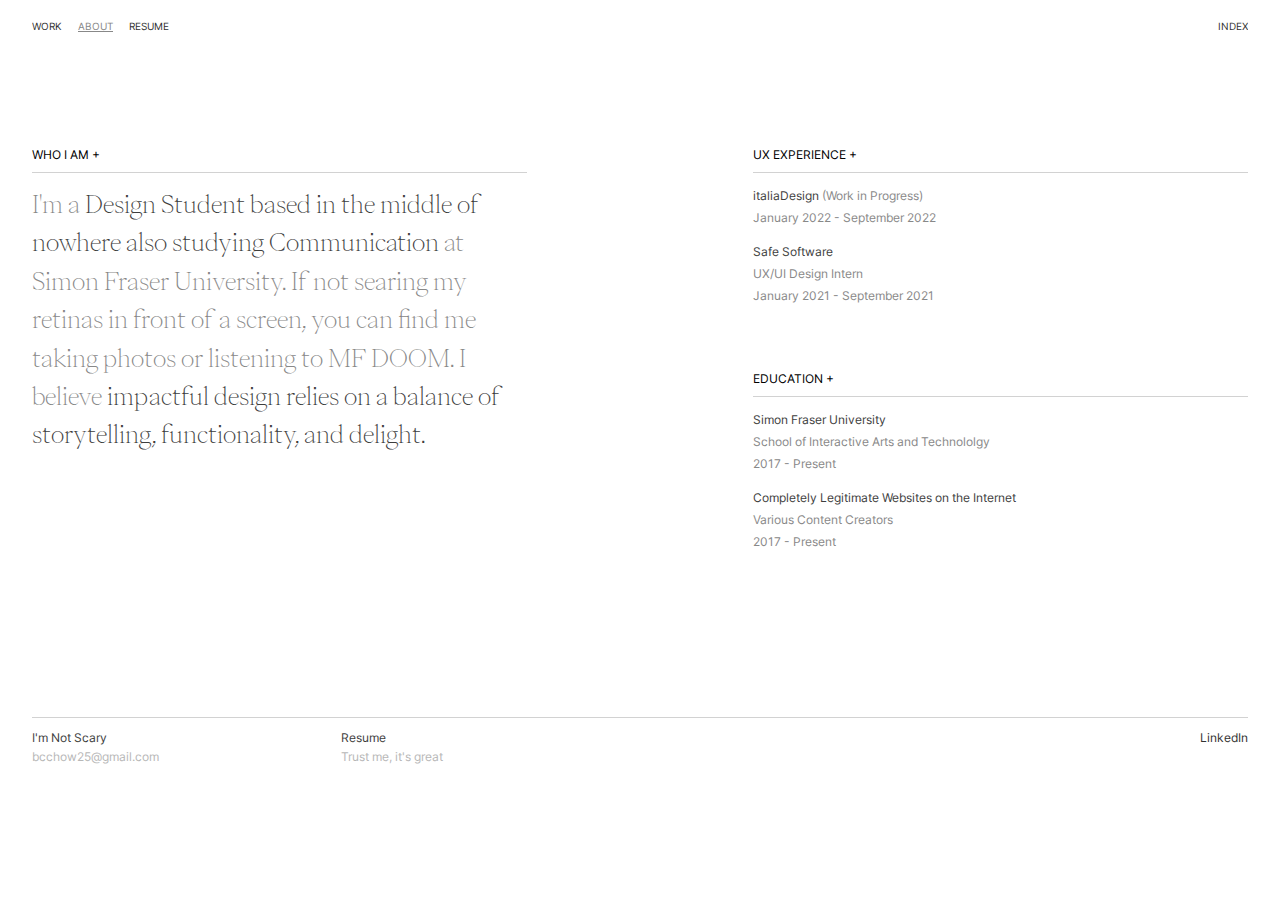
==== about.html @ a6057c07 "gimme jub plez i lob u" ====
<!DOCTYPE html>
<html lang="en" dir="ltr">
  <head>
    <meta charset="utf-8">
      <link href="css/style.css" rel="stylesheet">
      <link href="css/grid.css" rel="stylesheet">
      <link href="css/fonts.css" rel="stylesheet">

      <link rel="shortcut icon" type="image/jpg" href="images/favicon.png">

    <title>Brendan Chow—A Great Guy</title>

  </head>

  <body>
    <nav>
      <ul>
        <li><a href="index.html">WORK</a></li>
        <li><a href="about.html" class="active">ABOUT</a></li>
        <li><a href="https://drive.google.com/file/d/1aR5BWAuNR-8vDqfaqgg8btdy-Qd0sVsE/view?usp=sharing" target="_blank">RESUME</a></li>
        <li class="float_right"><a href="list.html" class="no_padding">INDEX</a></li>
      </ul>
    </nav>

<div class="about_heading">
  <div class="about_heading_box_1">
    <h2 class="lightest_line">WHO I AM +</h2>
    <h4>I'm a <span class="dark_highlight"> Design Student based in the middle of nowhere also studying Communication </span> at Simon
      Fraser University.
      If not searing my retinas in front of a screen, you can find me taking photos or listening to MF DOOM.
        <!-- My energy is best described by the Olive Garden motto: “When you’re here, you’re family.” -->
      I believe <span class="dark_highlight"> impactful design relies on a balance of storytelling, functionality, and delight.</span></h4>
  </div>
  <div class="about_heading_box_2">
    <h2 class="lightest_line">UX EXPERIENCE +</h2>
    <p><span class="dark_highlight">italiaDesign</span> <a href="http://2018.sfuitaliadesign.com/" target="_blank" class="no_decoration not_as_light">(Work in Progress)</a> <br> January 2022 - September 2022</p>
    <p class="extra_margin"><span class="dark_highlight">Safe Software</span> <br> UX/UI Design Intern <br> January 2021 - September 2021</p>
    <!-- <p class="extra_margin"><span class="dark_highlight">Wörkestra</span> <br> Student Designer <br> September 2020 - December 2020</p> -->

   <h2 class="lightest_line">EDUCATION +</h2>
    <p><span class="dark_highlight">Simon Fraser University</span> <br> School of Interactive Arts and Technololgy <br> 2017 - Present</p>
    <p><span class="dark_highlight">Completely Legitimate Websites on the Internet</span> <br> Various Content Creators <br> 2017 - Present</p>
  </div>
</div>

    <footer>
      <div class="footer-block">
        <div class="footer-block-item-1">
          <h5 class="extra_padding">I'm Not Scary</h5>
          <h5 class="light_highlight"><a href = "mailto: bcchow25@gmail.com" class="no_decoration_light">bcchow25@gmail.com</a></h5>
        </div>
        <div class="footer-block-item-2">
          <h5 class="extra_padding">Resume</h5>
          <h5 class="light_highlight"><a href="https://drive.google.com/file/d/1aR5BWAuNR-8vDqfaqgg8btdy-Qd0sVsE/view?usp=sharing" class="no_decoration_light" target="_blank">Trust me, it's great</a></h5>
        </div>
        <div class="footer-block-item-3">
          <h5><a href="https://www.linkedin.com/in/brendan-chow-124b8b15b/" class="no_decoration" target="_blank">LinkedIn</a></h5>
        </div>
      </div>
    </footer>
  </body>
</html>
---- css/style.css ----
body {
  height: 100vh;
  margin: 0;
}

h1 {
  font-family: pp-eiko;
  font-size: 2rem;
  font-weight: normal;
  line-height: 2.625rem;
  margin: 0;
  color: #888888;
}

h2 {
  font-family: inter;
  font-size: .75rem;
  font-weight: normal;
  margin: 0;
  padding-bottom: 10px;
}

h3 {
  font-family: pp-eiko;
  font-size: 1.5rem;
  font-weight: normal;
  line-height: 42px;
  margin: 0;
  padding: 0;
  color: #888888;
}

/* For the About description hehe */
h4 {
  font-family: pp-eiko;
  font-size: 1.5rem;
  font-weight: normal;
  line-height: 2.4rem;
  margin-top: .75rem;
  color: #888888;
}
/* For the About description hehe */

h5 {
  font-family: inter;
  font-size: .75rem;
  color: #3D3D3D;
  font-weight: normal;
  margin: 0;
  white-space: nowrap;
}

p {
  font-family: inter;
  font-size: .75rem;
  line-height: 22px;
  color: #888888;
  cursor: default;
}

mark {
  background: #D2D2D2;
}

a {
  color: #303030;
}

.metalinks {
 color: #303030;
}

a:hover {
  color: #d2d2d2;
  transition: .8s;
  cursor: pointer;
}

ul {
  list-style-type: none;
  overflow: hidden;
  padding: 0;
  margin: 1.25rem 2rem 1.5rem 2rem;
}

li {
  float: left;
}

li a {
  display: block;
  font-family: inter;
  font-size: .65rem;
  white-space: nowrap;
  padding: 0 1rem 0 0;
  color: #303030;
  text-decoration: none;
}

li a:hover {
  color: #D2D2D2;
  text-decoration: underline;
  transition: .8s;
  cursor: pointer;
}

.active {
  text-decoration: underline;
  color: #888888;
}

nav:visited {
  color: #001FAA;
}

::selection {
  background-color: #ebf3ff;
  color: #303030;
}

.item_metadata {
  color: #919191;
  padding: 0 0 1.5rem 0;
  margin: 0;
}

.item_description {
  margin: 0 0 2rem 0;
}

.gallery_image {
  object-fit: cover;
  height: 100%;
  width: 100%;
  margin: 0 0 .75rem 0;
}

.button {
  font-size: 1rem;
  font-family: founders;
  border-radius: 4px;
  background: transparent;
  border: 1px solid #303030;
  color: #303030;
  padding: 0.75rem 2rem;
  text-align: center;
  position: absolute;
}

.button:hover {
  font-size: 1rem;
  font-family: founders;
  border-radius: 4px;
  background: #303030;
  border: none;
  color: white;
  padding: 0.75rem 2rem;
  text-align: center;
  transition: .3s;
  cursor: pointer;
  position: absolute;
}

.button_disabled {
  font-size: 1rem;
  font-family: founders;
  border-radius: 4px;
  background: #f1f1f1;
  color: #A0A0A0;
  padding: 0.75rem 2rem;
  text-align: center;
  border: none;
}

.about {
  font-family: founders;
  font-size: 2rem;
  font-weight: normal;
  line-height: 52px;
  margin: 0;
}

.about_text_box {
  margin-bottom: 1.125rem;
}

.about_text {
  font-family: sohne-regular;
  font-size: 0.875rem;
  font-weight: normal;
  line-height: 22px;
  margin: 0;
}

.fade {
  opacity: 0;
}

.list_item {
  padding: 0 0 .75rem 0;
  margin: 0;
}

/* Random Project Pages */
.header_image {
  object-fit: cover;
  height: 65%;
  width: 100%;
  margin: 0 0 1rem 0;
}

.photography_item {
  object-fit: cover;
  /* height: 50%; */
  width: 100%;
  margin: 0 0 1rem 0;
}

.caption {
  width: 100%;
  color: #919191;
  font-family: founders;
  grid-column: 2 / -2;
  line-height: 22px;
}

.project_header_image_item {
  width: 100%;
  margin-bottom: 2rem;
}

/* Project List Page */
.yellow {
  color: #EDE6B3;
}

.list_background {
  background-color: #11120F;
}

.less_margin {
  margin: .25rem 0 .25rem 0;
}

.list_end {
  text-align: right;
  white-space: nowrap;
}

.hover-title {
  display: inline;
  pointer-events: auto;
  cursor: pointer;
}

.hover-image {
  visibility: hidden;
}

body:not(.mobile) .hover-title:hover + .hover-image {
  visibility: visible;
  pointer-events: none;
}

.hover-image {
  display: flex;
  position: fixed;
  top: 50%;
  left: 50%;
  transform: translate(-50%, -50%);
  z-index: -1;
  pointer-events: none;
  flex-direction: column;
  align-items: center;
  justify-content: center;

/* Change width and height to scale images */
  width: 70vw;
  height: 70vh;

  animation: fadeIn 3s;
}

.hover-image img {
  max-width: 100% !important;
  max-height: 100% !important;
  width: auto !important;
  height: auto !important;
  margin: 0;
}
/* Project List Page */

/* Real Project Pages */
img {
  max-width: 100%;
}

.image_space {
  padding: 0 0 4rem 0;
}

.text_content {
  padding: 0 0 2rem 0;
  margin: 0;
}

/* RESPONSIVE */
@media (max-width: 950px) {
}
/* RESPONSIVE */

/* New Shit */
.dark_highlight {
   color: #3D3D3D;
 }

 .light_highlight {
  color: #B7B7B7;
 }

 .not_as_light {
   color: #888888;
 }

 .lightest_line {
   border-bottom: 1px solid #D2D2D2;
 }

 .extra_margin {
   margin-bottom: 4rem;
 }

 .extra_padding {
   padding-bottom: .25rem;
 }

 .less_padding {
   padding: 0.5rem 0 0.25rem 0;
   /* margin: 0; */
 }

 .bold {
   font-family: inter-medium;
   font-weight: bold;
 }

 .no_padding {
   padding: 0;
 }

.no_margin {
  margin: 0;
}

 .working_page_content_image {
   /* height: 50%; */
 }

 .no_decoration {
   text-decoration: none;
 }

.no_decoration_light {
   text-decoration: none;
   color: #B7B7B7;
 }

 .bottom_line {
   padding-bottom: 0.75rem;
   border-bottom: 1px dotted #D2D2D2;
 }

 @keyframes fadeIn {
  0% { opacity: 0; }
  100% { opacity: 1; }
}

.float_left {
  float: left;
}

.float_right {
  float: right;
}

.burrito:hover {
  cursor: pointer;
}
/* New Shit */
---- css/grid.css ----
/* HOME PAGE */
.index_heading {
  display: grid;
  grid-template-columns: repeat(24,1fr);
  grid-gap: 1.25rem;
  margin: 114px 2rem 42px 2rem;
}

.main_heading_information_block {
  display: grid;
  grid-template-columns: repeat(24,1fr);
  grid-gap: 1.25rem;
  margin: 0 2rem 0 2rem;
  padding-bottom: .75rem;
  border-bottom: 1px solid #D2D2D2;
}

.main_heading_information_block_item_1 {
  grid-column: 1 / span 3;
  padding-top: .75rem;
  /* padding might be optional */
}

.main_heading_information_block_item_2 {
  grid-column: 4 / span 3;
  padding-top: .75rem;
  /* padding might be optional */
}

.main_heading_information_block_item_3 {
  grid-column: 7 / span 3;
  padding-top: .75rem;
  /* padding might be optional */
}

.index_heading_text {
  grid-column: 1 / span 10;
  margin-bottom: 5rem;
}

.project_block {
  display: grid;
  grid-template-columns: repeat(24, 1fr);
  grid-gap: 1rem 1.25rem;
  margin: 2rem 2rem 0 2rem;
}

.project_description_box {
  grid-column: 1 / span 12;
  padding-bottom: .75rem;
  margin-bottom: 1rem;
}

.project_image_item {
  grid-column: 1 / span 12;
  padding-bottom: 1rem;
  border-bottom: 1px dotted #D2D2D2;
}

.project_image_item_2 {
  grid-column: 13 / span 12;
  padding-bottom: 1rem;
  border-bottom: 1px dotted #D2D2D2;
}

.project_description_box_2 {
  grid-column: 13 / span 12;
  padding-bottom: .75rem;
  margin-bottom: 1rem;
}

/* FOOTER */

.footer-block {
  display: grid;
  grid-template-columns: repeat(24,1fr);
  grid-gap: 1.25rem;
  border-top: 1px solid #D2D2D2;
  margin: 114px 2rem .75rem 2rem;
  padding-bottom: 1rem;
}

.footer-block-item-1 {
  grid-column: 1 / span 3;
  padding-top: .75rem;
}

.footer-block-item-2 {
  grid-column: 7 / span 3;
  padding-top: .75rem;
}

.footer-block-item-3 {
  text-align: right;
  grid-column: 22 / span 3;
  padding-top: .75rem;
}

/* FOOTER */

/* ABOUT PAGE */

.about_heading {
  display: grid;
  grid-template-columns: repeat(24, 1fr);
  grid-gap: 1.25rem;
  margin: 114px 2rem 9.5rem 2rem;
}

.about_heading_box_1 {
  grid-column: 1 / span 10;
}
.about_heading_box_2 {
  grid-column: 15 / span 10;
}

/* Real Work Pages */
.working_page_heading {
  display: grid;
  grid-template-columns: repeat(24,1fr);
  grid-gap: 1.25rem;
  margin: 2rem;
  border-bottom: 1px solid #d2d2d2;
  padding-bottom: 2rem;
}

.working_page_heading_item_1 {
  grid-column: 1 / span 3;
}

.working_page_heading_item_2 {
  grid-column: 4 / span 3;
}

.working_page_heading_item_3 {
  grid-column: 7 / span 3;
}


.working_page_content_box {
  display: grid;
  grid-template-columns: repeat(24,1fr);
  grid-gap: 1.25rem;
  margin: 0 2rem 1.25rem 2rem;
}

.working_page_content_left {
  grid-column: 1 / span 8;
}

.working_page_content_right {
  grid-column: 11 / span 14;
}

.working_page_content_full {
  grid-column: 1 / span 24;
}

/* Project List Page */
.main_heading_list_block_item_1 {
  grid-column: 1 / span 3;
  padding-top: .75rem;
  /* padding might be optional */
}

.main_heading_list_block_item_2 {
  grid-column: 7 / span 3;
  padding-top: .75rem;
  /* padding might be optional */
}

.main_heading_list_block_item_3 {
  grid-column: 13 / span 12;
  padding-top: .75rem;
  /* padding might be optional */
}

.project_list_item_end {
  grid-column: 13 / span 12;
}

.project_list_item {
  grid-column: 7 / span 6;
}
/* Project List Page */
---- css/fonts.css ----
@font-face {
  font-family: inter-medium;
  src: url("../fonts/Inter-Medium.ttf");
  font-weight: bold;
  font-style: normal;
}

@font-face {
  font-family: inter;
  src: url("../fonts/Inter-Regular.ttf");
  font-weight: normal;
  font-style: normal;
}

@font-face {
  font-family: pp-eiko;
  src: url("../fonts/PPEiko-Thin.otf");
  font-weight: 100;
  font-style: normal;
}
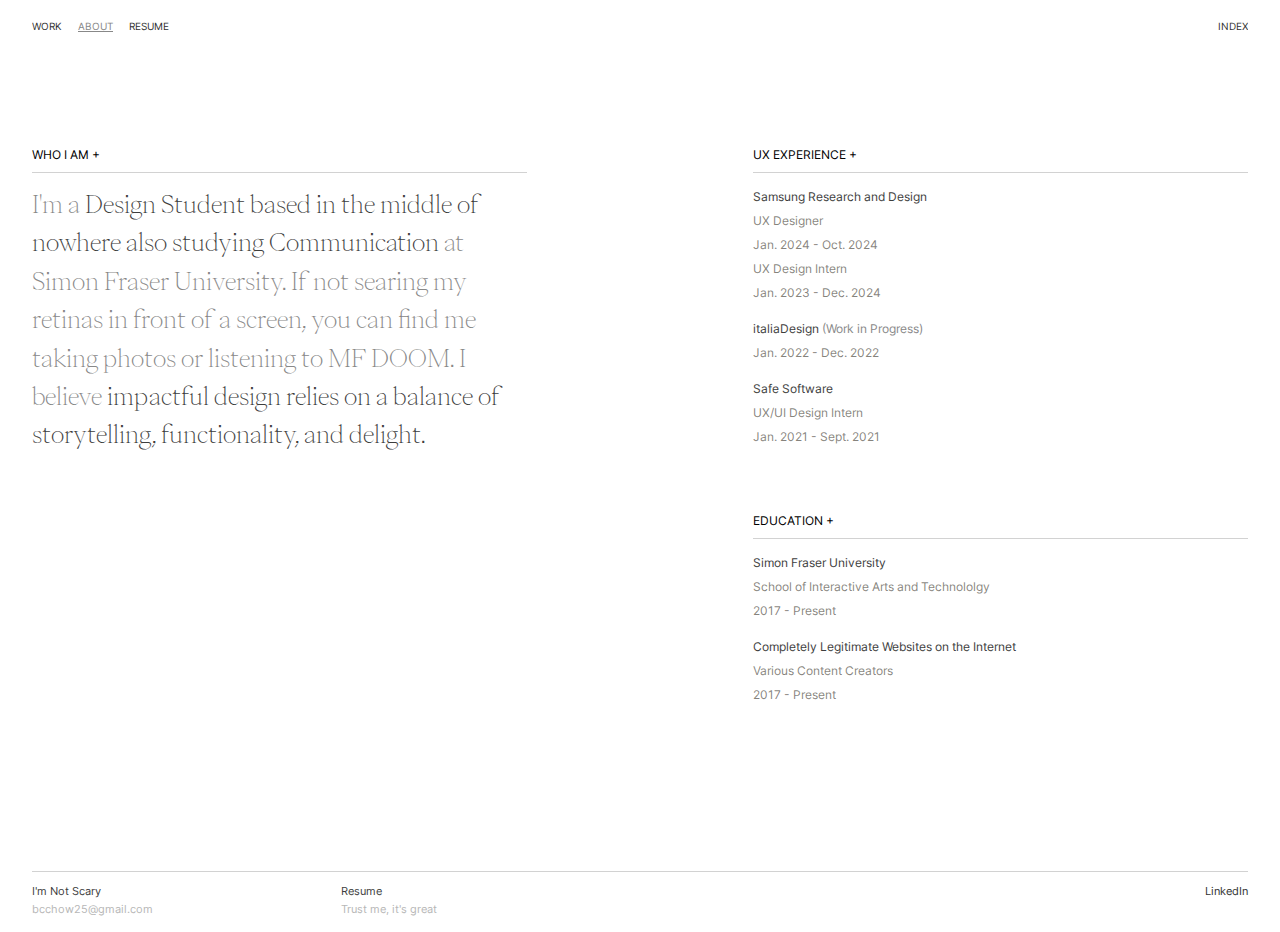
==== commit 046dcacd: "nut" ====
--- a/about.html
+++ b/about.html
@@ -17,7 +17,7 @@
       <ul>
         <li><a href="index.html">WORK</a></li>
         <li><a href="about.html" class="active">ABOUT</a></li>
-        <li><a href="https://drive.google.com/file/d/1aR5BWAuNR-8vDqfaqgg8btdy-Qd0sVsE/view?usp=sharing" target="_blank">RESUME</a></li>
+        <li><a href="https://drive.google.com/file/d/1nViqN_XYql8kQoNAZLYJYAP_MPtFRJnA/view?usp=sharing" target="_blank">RESUME</a></li>
         <li class="float_right"><a href="list.html" class="no_padding">INDEX</a></li>
       </ul>
     </nav>
@@ -33,8 +33,9 @@
   </div>
   <div class="about_heading_box_2">
     <h2 class="lightest_line">UX EXPERIENCE +</h2>
-    <p><span class="dark_highlight">italiaDesign</span> <a href="http://2018.sfuitaliadesign.com/" target="_blank" class="no_decoration not_as_light">(Work in Progress)</a> <br> January 2022 - September 2022</p>
-    <p class="extra_margin"><span class="dark_highlight">Safe Software</span> <br> UX/UI Design Intern <br> January 2021 - September 2021</p>
+    <p><span class="dark_highlight">Samsung Research and Design</span> <br> UX Designer <br> Jan. 2024 - Oct. 2024 <br> UX Design Intern <br> Jan. 2023 - Dec. 2024</p>
+    <p><span class="dark_highlight">italiaDesign</span> <a href="http://2022.sfuitaliadesign.com/" target="_blank" class="no_decoration not_as_light">(Work in Progress)</a> <br> Jan. 2022 - Dec. 2022</p>
+    <p class="extra_margin"><span class="dark_highlight">Safe Software</span> <br> UX/UI Design Intern <br> Jan. 2021 - Sept. 2021</p>
     <!-- <p class="extra_margin"><span class="dark_highlight">Wörkestra</span> <br> Student Designer <br> September 2020 - December 2020</p> -->
 
    <h2 class="lightest_line">EDUCATION +</h2>
@@ -51,7 +52,7 @@
         </div>
         <div class="footer-block-item-2">
           <h5 class="extra_padding">Resume</h5>
-          <h5 class="light_highlight"><a href="https://drive.google.com/file/d/1aR5BWAuNR-8vDqfaqgg8btdy-Qd0sVsE/view?usp=sharing" class="no_decoration_light" target="_blank">Trust me, it's great</a></h5>
+          <h5 class="light_highlight"><a href="https://drive.google.com/file/d/1nViqN_XYql8kQoNAZLYJYAP_MPtFRJnA/view?usp=sharing" class="no_decoration_light" target="_blank">Trust me, it's great</a></h5>
         </div>
         <div class="footer-block-item-3">
           <h5><a href="https://www.linkedin.com/in/brendan-chow-124b8b15b/" class="no_decoration" target="_blank">LinkedIn</a></h5>
--- a/css/style.css
+++ b/css/style.css
@@ -21,10 +21,10 @@
 }
 
 h3 {
-  font-family: pp-eiko;
-  font-size: 1.5rem;
-  font-weight: normal;
-  line-height: 42px;
+  font-family: inter;
+  font-size: .75rem;
+  font-weight: normal;
+  line-height: 22px;
   margin: 0;
   padding: 0;
   color: #888888;
@@ -43,18 +43,18 @@
 
 h5 {
   font-family: inter;
+  font-size: 11px;
+  color: #3D3D3D;
+  font-weight: normal;
+  margin: 0;
+  white-space: nowrap;
+}
+
+p {
+  font-family: inter;
   font-size: .75rem;
-  color: #3D3D3D;
-  font-weight: normal;
-  margin: 0;
-  white-space: nowrap;
-}
-
-p {
-  font-family: inter;
-  font-size: .75rem;
-  line-height: 22px;
-  color: #888888;
+  line-height: 24px;
+  color: rgba(94, 90, 82, 0.75);
   cursor: default;
 }
 
@@ -370,6 +370,13 @@
    border-bottom: 1px dotted #D2D2D2;
  }
 
+ .dash {
+   display: block;
+   height: 1px;
+   border: 0;
+   border-bottom: 1px dashed #D2D2D2;
+ }
+
  @keyframes fadeIn {
   0% { opacity: 0; }
   100% { opacity: 1; }
--- a/css/grid.css
+++ b/css/grid.css
@@ -53,14 +53,10 @@
 
 .project_image_item {
   grid-column: 1 / span 12;
-  padding-bottom: 1rem;
-  border-bottom: 1px dotted #D2D2D2;
 }
 
 .project_image_item_2 {
   grid-column: 13 / span 12;
-  padding-bottom: 1rem;
-  border-bottom: 1px dotted #D2D2D2;
 }
 
 .project_description_box_2 {
@@ -120,7 +116,7 @@
   grid-template-columns: repeat(24,1fr);
   grid-gap: 1.25rem;
   margin: 2rem;
-  border-bottom: 1px solid #d2d2d2;
+  border-bottom: 1px dashed #d2d2d2;
   padding-bottom: 2rem;
 }
 
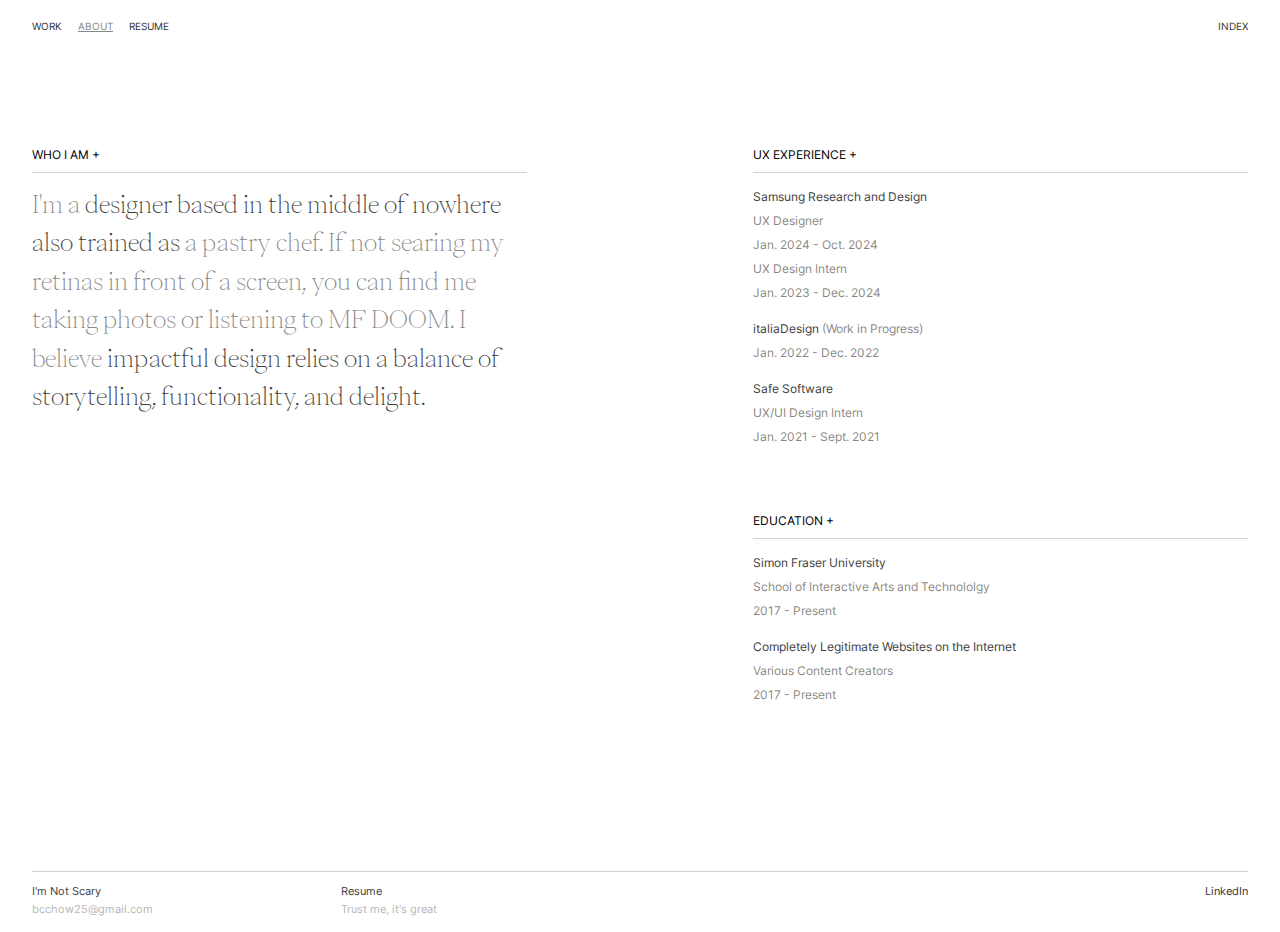
==== commit 3949f1d3: "Update about.html" ====
--- a/about.html
+++ b/about.html
@@ -25,8 +25,7 @@
 <div class="about_heading">
   <div class="about_heading_box_1">
     <h2 class="lightest_line">WHO I AM +</h2>
-    <h4>I'm a <span class="dark_highlight"> Design Student based in the middle of nowhere also studying Communication </span> at Simon
-      Fraser University.
+    <h4>I'm a <span class="dark_highlight"> designer based in the middle of nowhere also trained as </span> a pastry chef.
       If not searing my retinas in front of a screen, you can find me taking photos or listening to MF DOOM.
         <!-- My energy is best described by the Olive Garden motto: “When you’re here, you’re family.” -->
       I believe <span class="dark_highlight"> impactful design relies on a balance of storytelling, functionality, and delight.</span></h4>
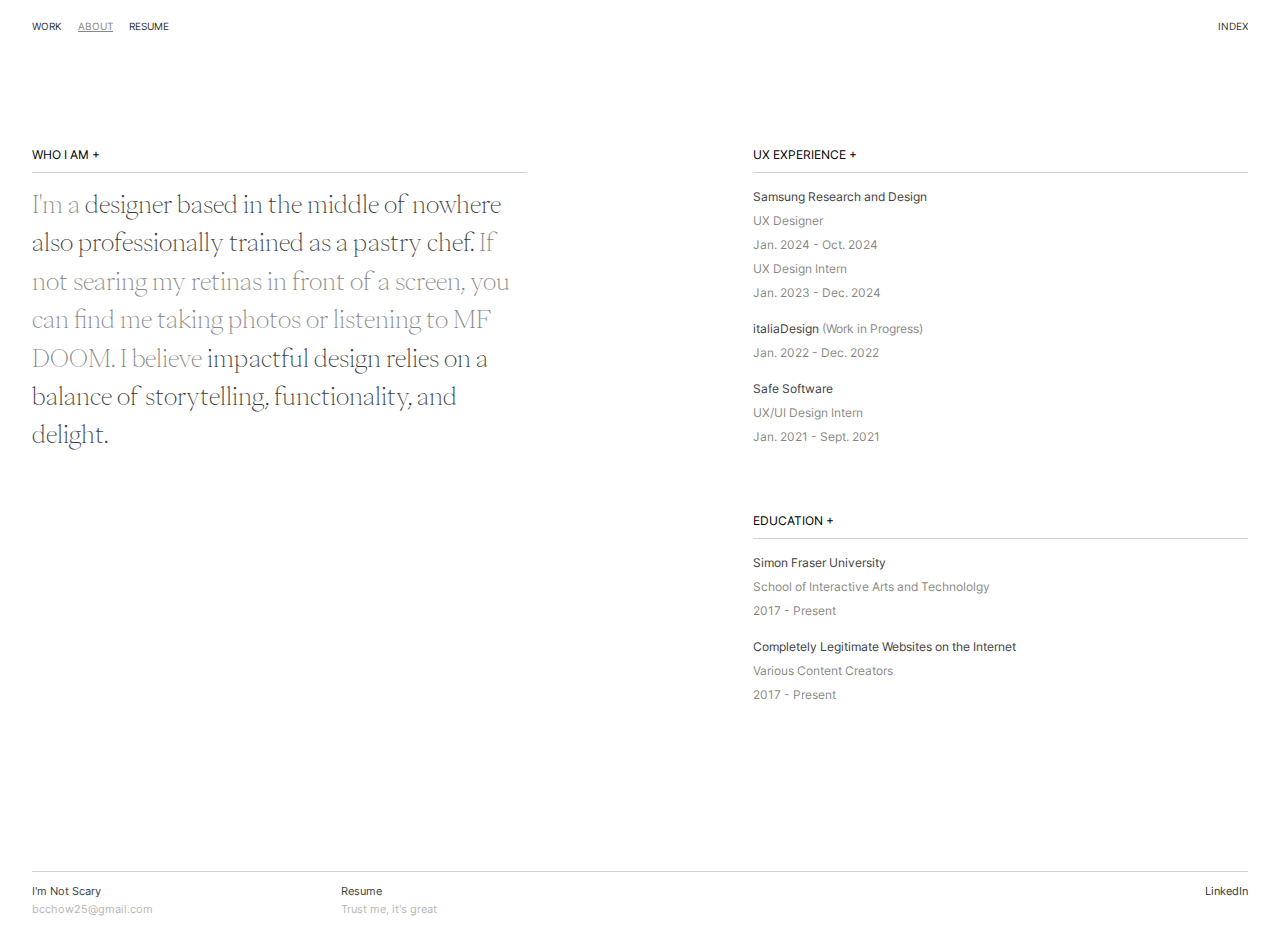
==== commit e5649077: "Update about.html" ====
--- a/about.html
+++ b/about.html
@@ -25,7 +25,7 @@
 <div class="about_heading">
   <div class="about_heading_box_1">
     <h2 class="lightest_line">WHO I AM +</h2>
-    <h4>I'm a <span class="dark_highlight"> designer based in the middle of nowhere also trained as </span> a pastry chef.
+    <h4>I'm a <span class="dark_highlight"> designer based in the middle of nowhere also professionally trained as a pastry chef. </span>
       If not searing my retinas in front of a screen, you can find me taking photos or listening to MF DOOM.
         <!-- My energy is best described by the Olive Garden motto: “When you’re here, you’re family.” -->
       I believe <span class="dark_highlight"> impactful design relies on a balance of storytelling, functionality, and delight.</span></h4>
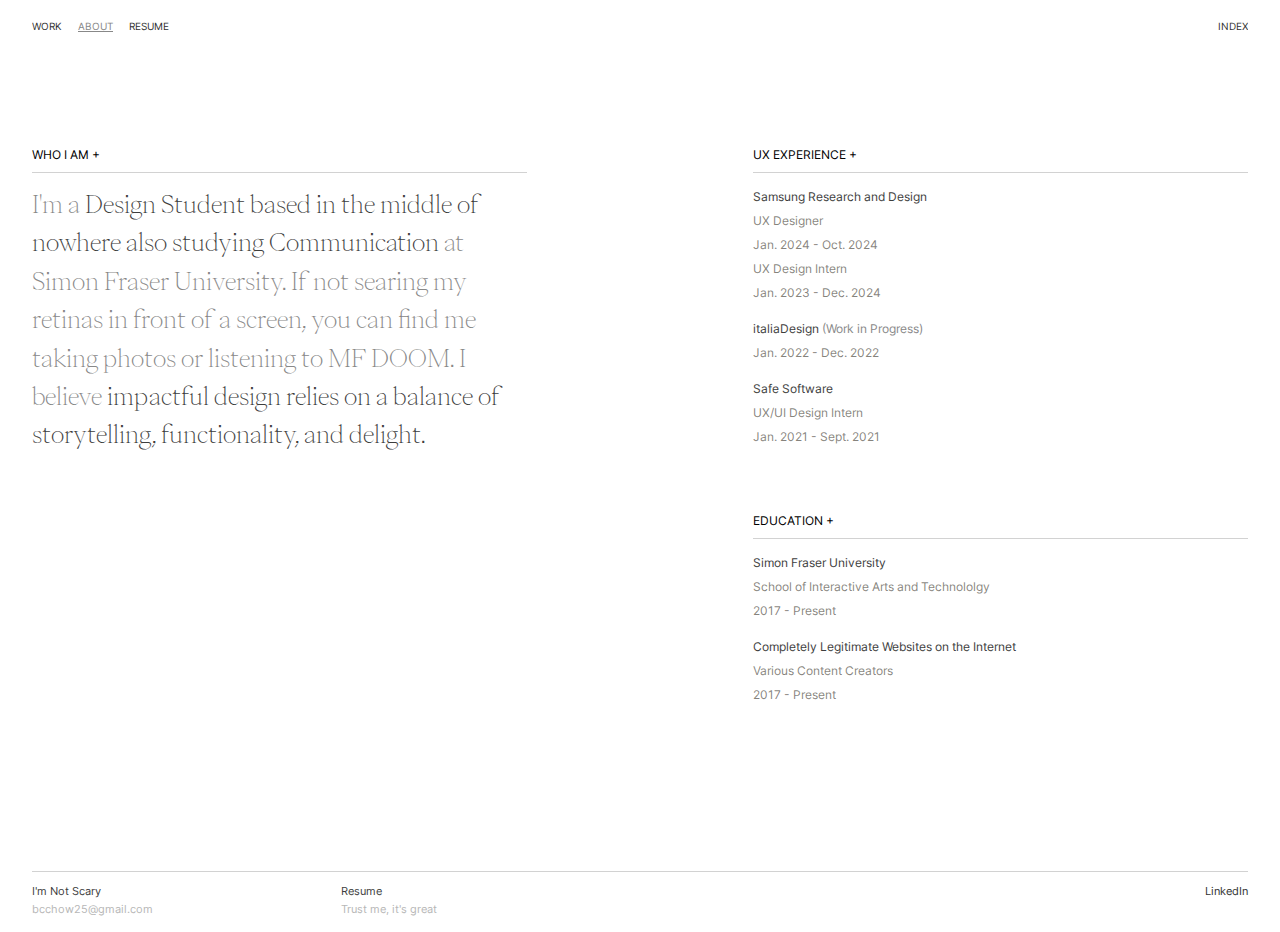
==== commit 4873b7a3: "nice" ====
--- a/about.html
+++ b/about.html
@@ -17,7 +17,7 @@
       <ul>
         <li><a href="index.html">WORK</a></li>
         <li><a href="about.html" class="active">ABOUT</a></li>
-        <li><a href="https://drive.google.com/file/d/1nViqN_XYql8kQoNAZLYJYAP_MPtFRJnA/view?usp=sharing" target="_blank">RESUME</a></li>
+        <li><a href="https://drive.google.com/file/d/1lQH3Rf1tJW_eZvmEgghcl28hhl9bWXQe/view?usp=drive_link" target="_blank">RESUME</a></li>
         <li class="float_right"><a href="list.html" class="no_padding">INDEX</a></li>
       </ul>
     </nav>
@@ -25,7 +25,8 @@
 <div class="about_heading">
   <div class="about_heading_box_1">
     <h2 class="lightest_line">WHO I AM +</h2>
-    <h4>I'm a <span class="dark_highlight"> designer based in the middle of nowhere also professionally trained as a pastry chef. </span>
+    <h4>I'm a <span class="dark_highlight"> Design Student based in the middle of nowhere also studying Communication </span> at Simon
+      Fraser University.
       If not searing my retinas in front of a screen, you can find me taking photos or listening to MF DOOM.
         <!-- My energy is best described by the Olive Garden motto: “When you’re here, you’re family.” -->
       I believe <span class="dark_highlight"> impactful design relies on a balance of storytelling, functionality, and delight.</span></h4>
@@ -51,7 +52,7 @@
         </div>
         <div class="footer-block-item-2">
           <h5 class="extra_padding">Resume</h5>
-          <h5 class="light_highlight"><a href="https://drive.google.com/file/d/1nViqN_XYql8kQoNAZLYJYAP_MPtFRJnA/view?usp=sharing" class="no_decoration_light" target="_blank">Trust me, it's great</a></h5>
+          <h5 class="light_highlight"><a href="https://drive.google.com/file/d/1lQH3Rf1tJW_eZvmEgghcl28hhl9bWXQe/view?usp=drive_link" class="no_decoration_light" target="_blank">Trust me, it's great</a></h5>
         </div>
         <div class="footer-block-item-3">
           <h5><a href="https://www.linkedin.com/in/brendan-chow-124b8b15b/" class="no_decoration" target="_blank">LinkedIn</a></h5>
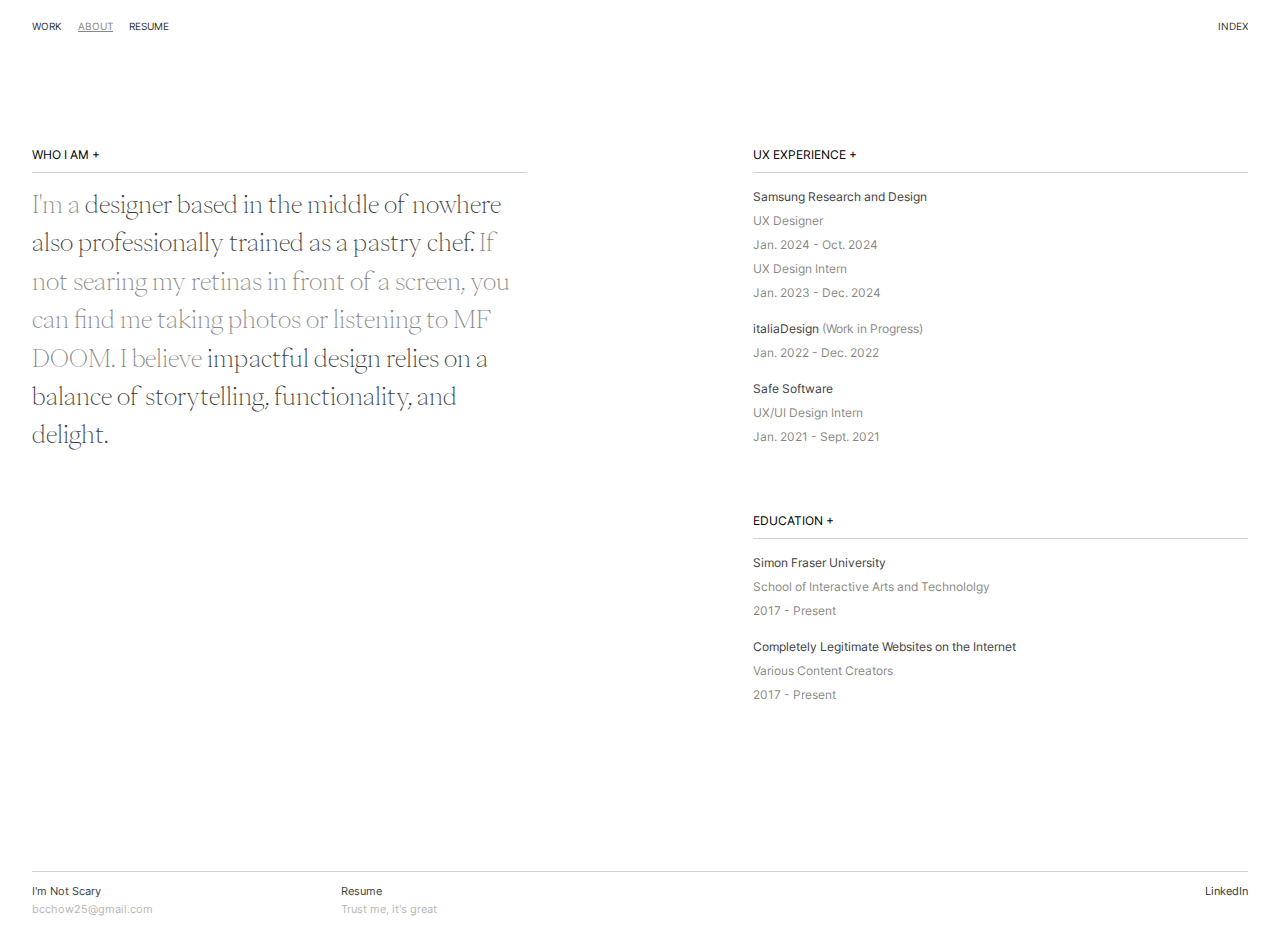
==== commit 2e3b3cda: "Merge pull request #28 from ciaotoo/master" ====
--- a/about.html
+++ b/about.html
@@ -25,8 +25,7 @@
 <div class="about_heading">
   <div class="about_heading_box_1">
     <h2 class="lightest_line">WHO I AM +</h2>
-    <h4>I'm a <span class="dark_highlight"> Design Student based in the middle of nowhere also studying Communication </span> at Simon
-      Fraser University.
+    <h4>I'm a <span class="dark_highlight"> designer based in the middle of nowhere also professionally trained as a pastry chef. </span>
       If not searing my retinas in front of a screen, you can find me taking photos or listening to MF DOOM.
         <!-- My energy is best described by the Olive Garden motto: “When you’re here, you’re family.” -->
       I believe <span class="dark_highlight"> impactful design relies on a balance of storytelling, functionality, and delight.</span></h4>
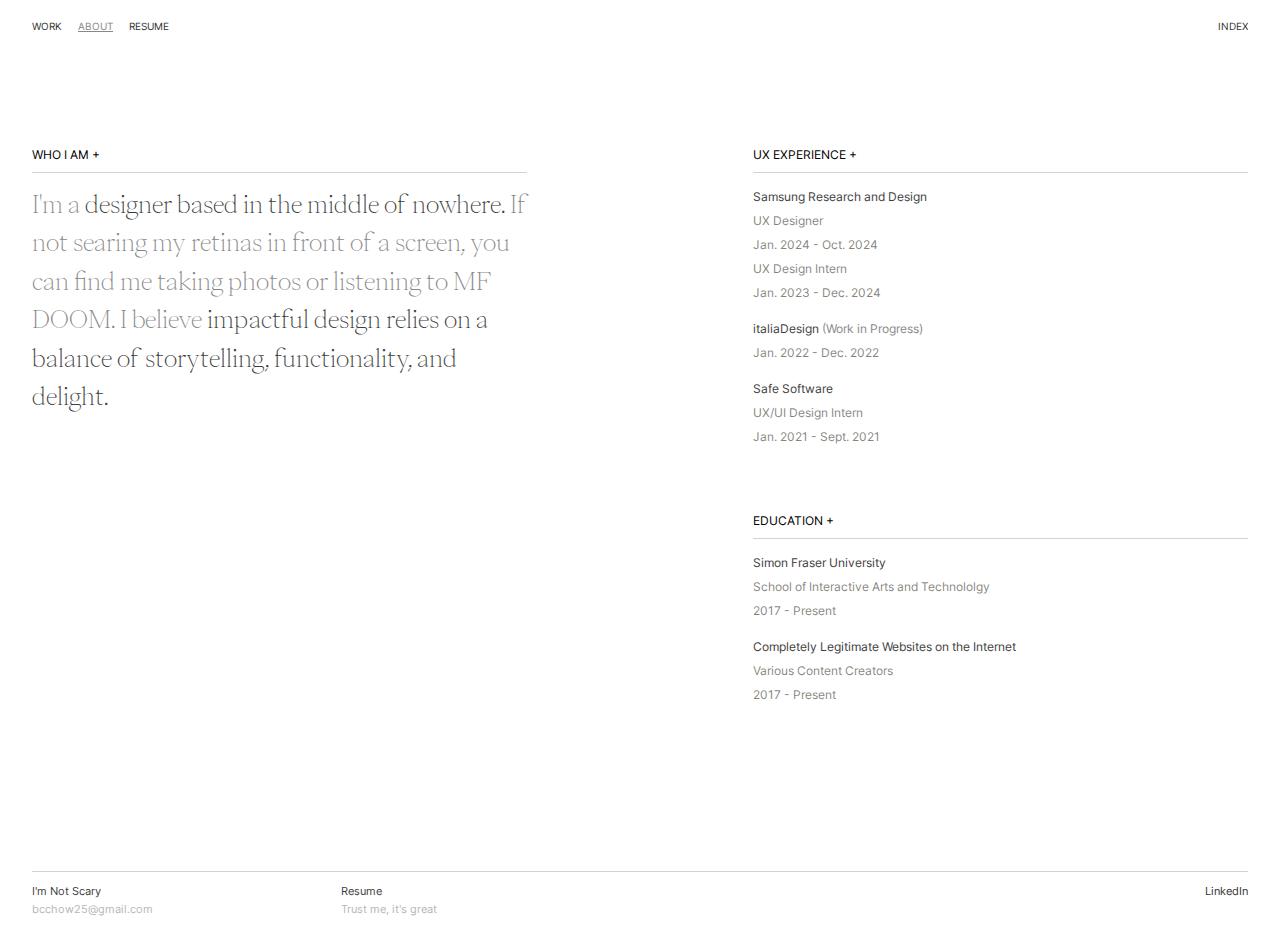
==== commit 6cd54af0: "Update about.html" ====
--- a/about.html
+++ b/about.html
@@ -25,7 +25,7 @@
 <div class="about_heading">
   <div class="about_heading_box_1">
     <h2 class="lightest_line">WHO I AM +</h2>
-    <h4>I'm a <span class="dark_highlight"> designer based in the middle of nowhere also professionally trained as a pastry chef. </span>
+    <h4>I'm a <span class="dark_highlight"> designer based in the middle of nowhere. </span>
       If not searing my retinas in front of a screen, you can find me taking photos or listening to MF DOOM.
         <!-- My energy is best described by the Olive Garden motto: “When you’re here, you’re family.” -->
       I believe <span class="dark_highlight"> impactful design relies on a balance of storytelling, functionality, and delight.</span></h4>
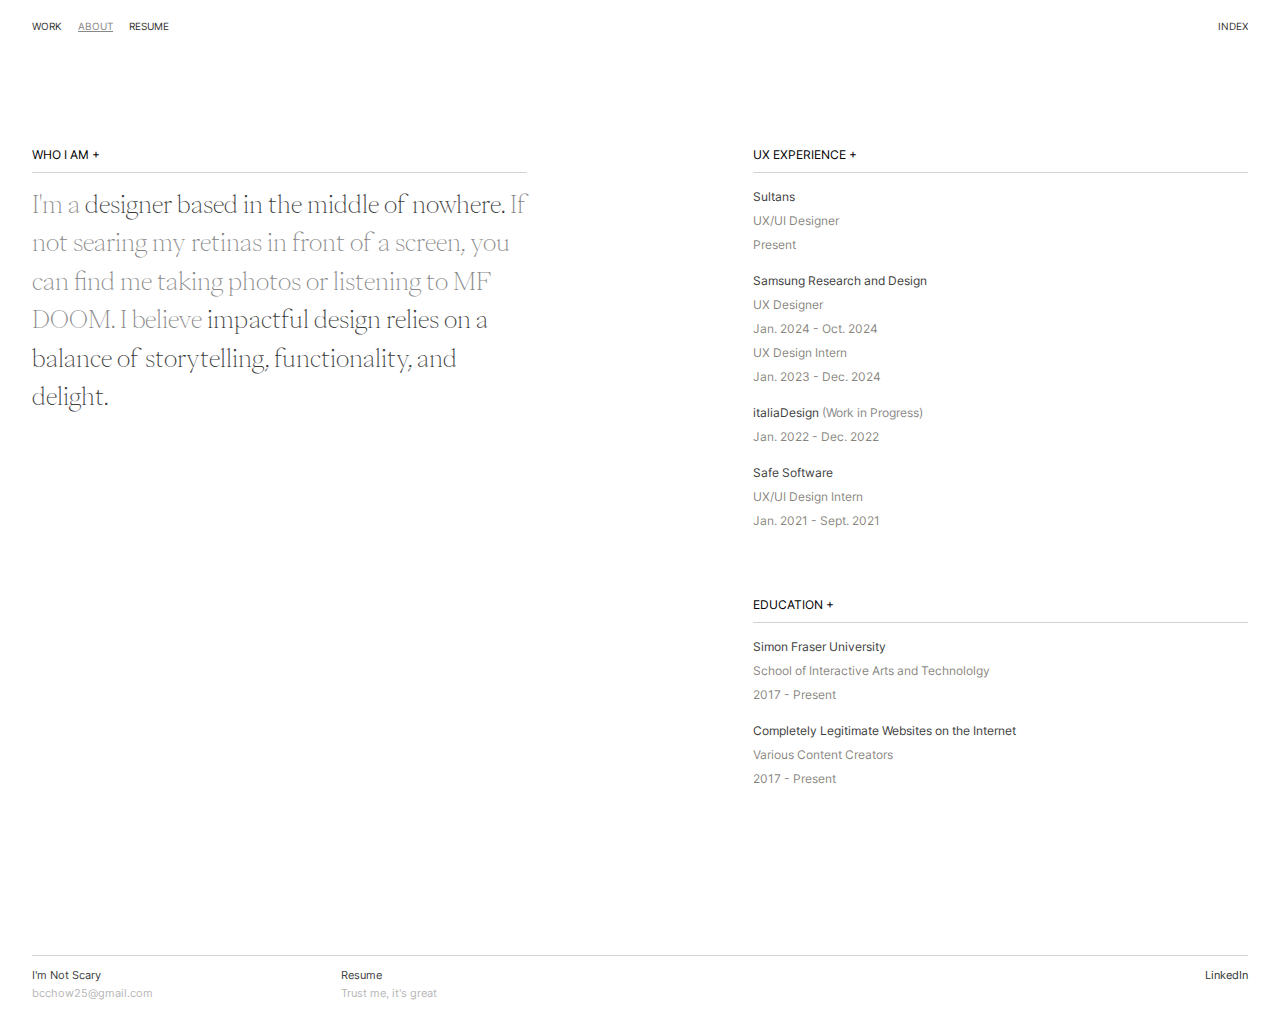
==== commit a30df4c7: "Update about.html" ====
--- a/about.html
+++ b/about.html
@@ -32,6 +32,7 @@
   </div>
   <div class="about_heading_box_2">
     <h2 class="lightest_line">UX EXPERIENCE +</h2>
+    <p><span class="dark_highlight">Sultans</span> <br> UX/UI Designer <br> Present</p>
     <p><span class="dark_highlight">Samsung Research and Design</span> <br> UX Designer <br> Jan. 2024 - Oct. 2024 <br> UX Design Intern <br> Jan. 2023 - Dec. 2024</p>
     <p><span class="dark_highlight">italiaDesign</span> <a href="http://2022.sfuitaliadesign.com/" target="_blank" class="no_decoration not_as_light">(Work in Progress)</a> <br> Jan. 2022 - Dec. 2022</p>
     <p class="extra_margin"><span class="dark_highlight">Safe Software</span> <br> UX/UI Design Intern <br> Jan. 2021 - Sept. 2021</p>
